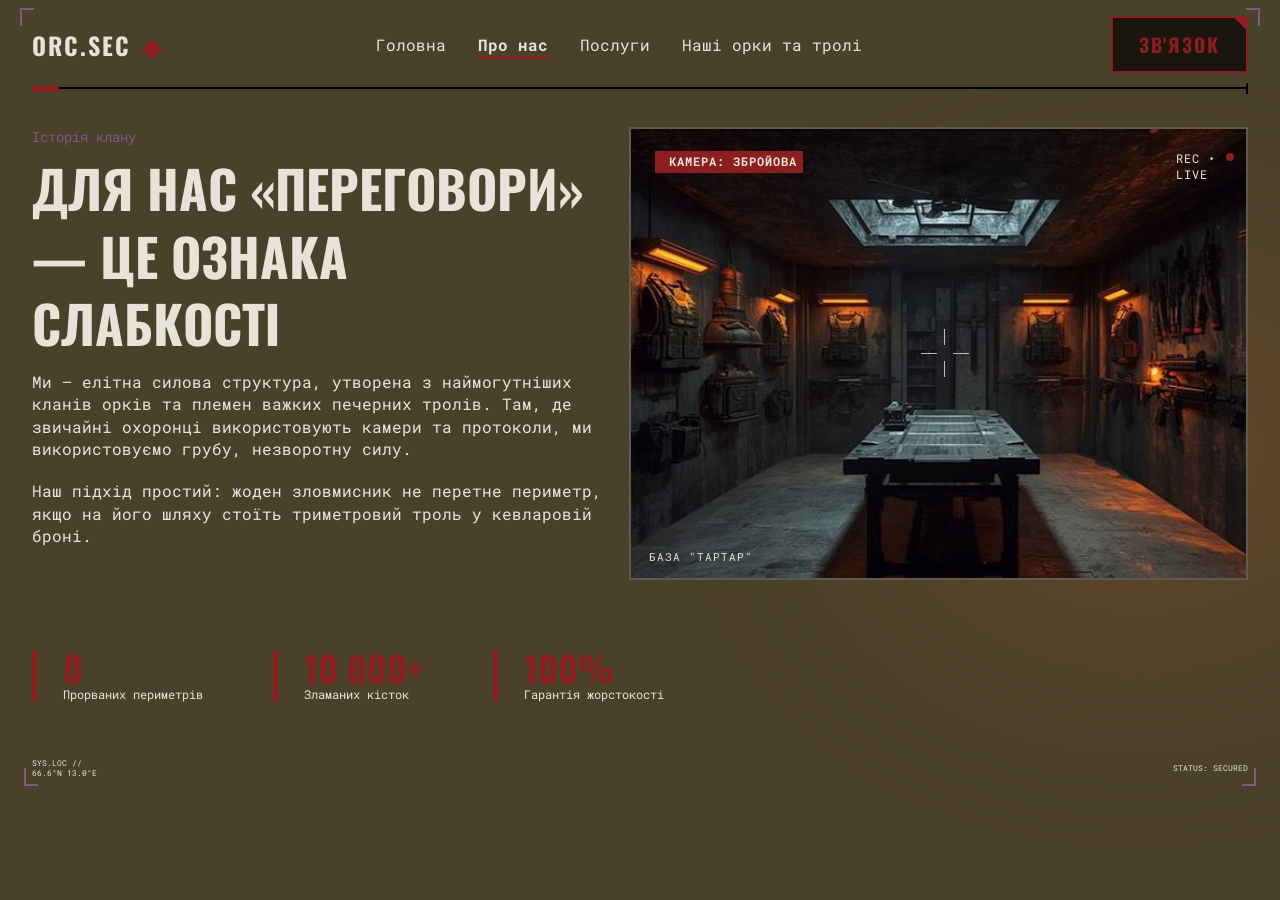
==== about_us.html @ 3a1de1b5 "refactor: refactor file structure, add shared folders and small bug fixes" ====
<!DOCTYPE html>
<html lang="uk">

<head>
    <meta charset="UTF-8">
    <meta name="viewport" content="width=device-width, initial-scale=1.0">
    <title>ORC.SEC - Про нас</title>
    
    <link rel="preconnect" href="https://fonts.googleapis.com">
    <link rel="preconnect" href="https://fonts.gstatic.com" crossorigin>
    <link rel="stylesheet" href="https://fonts.googleapis.com/css2?family=Oswald:wght@400;600;700;900&family=Roboto+Mono:wght@400;700&display=swap">

    <link rel="stylesheet" href="css/reset.css">
    <link rel="stylesheet" href="css/base.css">
    <link rel="stylesheet" href="css/shared/header.css">
    <link rel="stylesheet" href="css/about_us/main-about.css">
    <link rel="stylesheet" href="css/shared/footer.css">
</head>

<body class="page-about">
    <header>
        <p class="logo">ORC.SEC</p>

        <nav id="navigation">
            <input type="checkbox" id="burger-toggle">
            <label for="burger-toggle"><span></span></label>
            
            <ul>
                <li><a href="index.html">Головна</a></li>
                <li class="active"><a href="about_us.html">Про нас</a></li>
                <li><a href="services.html">Послуги</a></li>
                <li><a href="ourTrollsAndOrks.html">Наші орки та тролі</a></li>
                <li class="nav-bottom">
                    <button type="button" class="contacts-button">ЗВ'ЯЗОК</button>
                </li>
            </ul>
        </nav>

        <span class="header-red-start"></span>
        <span class="header-main-line"></span>
        <span class="header-line-end"></span>
    </header>

    <main>
        <p class="text-over-title">Історія клану</p>
        <h1>Для нас «переговори» — це ознака слабкості</h1>

        <div class="about-text">
            <p>
               Ми — елітна силова структура, утворена з наймогутніших 
               кланів орків та племен важких печерних тролів. Там, де 
               звичайні охоронці використовують камери та протоколи, 
               ми використовуємо грубу, незворотну силу.
            </p>

            <p>
               Наш підхід простий: жоден зловмисник не перетне 
               периметр, якщо на його шляху стоїть триметровий 
               троль у кевларовій броні.
            </p>
        </div>
    
        <figure class="cam">
            <img class="cam-img" src="images/img1.jpg" alt="Збройова на базі Тартар">
            <span class="cam-aim"></span>
            <span class="cam-tag">Камера: <br>Збройова</span>
            <span class="cam-rec">REC • <br>LIVE</span>
            <span class="cam-place">База "Тартар"</span>
        </figure>
        
        <ul class="stats">
            <li class="stat">
                <span class="stat-num">0</span>
                <span class="stat-label">Прорваних периметрів</span>
            </li>
            <li class="stat">
                <span class="stat-num">10 000+</span>
                <span class="stat-label">Зламаних кісток</span>
            </li>
            <li class="stat">
                <span class="stat-num">100%</span>
                <span class="stat-label">Гарантія жорстокості</span>
            </li>
        </ul>
    </main>

    <footer>
        <p class="left-footer">SYS.LOC // <br>66.6°N 13.0°E</p>
        <p class="right-footer">STATUS: SECURED</p>
    </footer>
</body>

</html>
---- css/base.css ----
:root {
  --color-bg: #4a412a;
  --card-bg: #322b1c;
  --red: #8b1e1e;
  --purple: #7a5c89;
  --white: #e8e3d9;
  --green: #5c8974;
  
  --font-headers: "Oswald", sans-serif;
  --font-main: "Roboto Mono", monospace;
}

body {
  font-family: var(--font-main);
  background-color: var(--color-bg);
  color: var(--white);
}

h1,
h2,
.h2 {
  font-family: var(--font-headers);
  color: var(--white);
  font-weight: bold;
}

p {
  font-family: var(--font-main);
}
---- css/shared/header.css ----
/* Загальні налаштування заголовка та лого */
header {
  display: flex;
  position: sticky;
  top: 0;
  z-index: 999;
  justify-content: space-between;
  align-items: center;
  background-color: var(--color-bg);
  padding: 16px 32px;
}

header p.logo {
  font-family: var(--font-headers);
  font-size: 24px;
  font-weight: bold;
  letter-spacing: 2px;
}

/* Куточки */

/* Куточок зліва */
header::before {
  content: "";
  position: absolute;
  left: 20px;
  top: 8px;
  width: 14px;
  height: 18px;
  border-left: 2px solid var(--purple);
  border-top: 2px solid var(--purple);
  pointer-events: none;
}

/* Куточок справа */
header::after {
  content: "";
  position: absolute;
  right: 20px;
  top: 8px;
  width: 14px;
  height: 18px;
  border-right: 2px solid var(--purple);
  border-top: 2px solid var(--purple);
  pointer-events: none;
}

/* Полоски хедера */

/* Основна лінія */
.header-main-line {
  display: block;
  position: absolute;
  left: 32px;
  right: 32px;
  bottom: 0;
  height: 2px;
  background-color: black;
  z-index: 10;
}

/* Жирна червона лінія на початку */
.header-red-start {
  display: block;
  position: absolute;
  left: 32px;
  bottom: -2.5px;
  height: 6px;
  width: 27px;
  background-color: var(--red);
  z-index: 12;
}

/* Вертикальна лінія в кінці */
.header-line-end {
  display: block;
  position: absolute;
  right: 32px;
  bottom: -5px;
  height: 11px;
  width: 2px;
  background-color: black;
  z-index: 12;
}

/* Куточок біля лого */
.logo::after {
  content: "";
  display: inline-block;
  width: 14px;
  height: 14px;
  background-color: var(--red);
  transform: rotate(45deg);
  margin-left: 14px;
}

nav {
  background-color: var(--color-bg);
}

nav label {
  display: none;
}

nav ul {
  display: flex;
  padding: 24px 20px;
  align-items: center;
  gap: 20px;
  position: fixed;
  top: 0;
  right: -100%;
  left: auto;
  width: 280px;
  height: 100vh;
  background-color: var(--color-bg);
  z-index: 5;
  flex-direction: column;
  transition: right 0.4s ease;
}

/* Прибрав лівий куточок в навігаційному меню */
/*nav ul::before {
  content: "";
  position: absolute;
  left: 16px;
  top: 8px;
  width: 14px;
  height: 18px;
  border-left: 2px solid var(--purple);
  border-top: 2px solid var(--purple);
}*/

/* Правий куточок в навігаційному меню */
nav ul::after {
  content: "";
  position: absolute;
  right: 16px;
  top: 8px;
  width: 14px;
  height: 18px;
  border-right: 2px solid var(--purple);
  border-top: 2px solid var(--purple);
}

nav ul li {
  position: relative;
}

nav ul li:first-child {
  margin-top: auto;
}

.active {
  font-weight: bold;
}

nav ul li.active::after {
  content: "";
  position: absolute;
  left: 0;
  bottom: -4px;
  width: 100%;
  height: 3px;
  background-color: var(--red);
}

#burger-toggle {
  display: none;
}

/* Налаштування кнопки зв'язок */
.contacts-button {
  position: relative;
  font-family: var(--font-headers), sans-serif;
  font-size: 1.2rem;
  font-weight: 700;
  letter-spacing: 2px;
  text-transform: uppercase;
  color: var(--red);
  padding: 14px 28px;
  display: inline-block;
  background: linear-gradient(
    225deg,
    var(--red) 0,
    var(--red) 11.3px,
    #1a160f 11.3px
  );
  box-shadow: inset 0 0 0 2px var(--red);
  transition: all 0.2s ease;
}

.contacts-button:hover {
  background: var(--red);
  color: var(--white);
}

/* Налаштування мобілки */
@media (max-width: 784px) {
  nav {
    display: flex;
    justify-content: flex-end;
    align-items: center;
    padding: 0;
    position: static;
    background: transparent;
  }

  nav label {
    display: block;
    position: relative;
    height: 25px;
    width: 30px;
    z-index: 10;
  }

  nav label::after,
  nav label::before,
  nav label span {
    position: absolute;
    width: 100%;
    height: 3px;
    background-color: var(--white);
    transition: 0.3s;
  }

  nav label::before {
    content: "";
    top: 0;
  }
  nav label::after {
    content: "";
    bottom: 0;
  }
  nav label span {
    top: 10px;
  }

  #burger-toggle:checked ~ label::after {
    transform: rotate(45deg);
    bottom: 10px;
  }

  #burger-toggle:checked ~ label::before {
    transform: rotate(45deg);
    top: 12px;
  }

  #burger-toggle:checked ~ label span {
    transform: rotate(-45deg);
    top: 12px;
  }

  nav ul {
    overflow: hidden;
  }

  .nav-bottom {
    position: relative;
    margin-top: auto;
    width: 100%;
    display: flex;
    justify-content: center;
  }

  /* Прибрав лівий нижній куточок в навігаційному меню */
  /*  .nav-bottom::before {
    content: "";
    position: absolute;
    left: 12px;
    bottom: -8px;
    width: 14px;
    height: 18px;
    border-left: 2px solid var(--purple);
    border-bottom: 2px solid var(--purple);
  }*/

  /* Правий нижній куточок в навігаційному меню */
  .nav-bottom::after {
    content: "";
    position: absolute;
    right: 12px;
    bottom: -16px;
    width: 14px;
    height: 18px;
    border-right: 2px solid var(--purple);
    border-bottom: 2px solid var(--purple);
  }

  #burger-toggle:checked ~ ul {
    right: 0;
  }
}

/* Десктопний вигляд меню для екранів більше 784px */
@media (min-width: 785px) {
  header {
    display: flex;
    align-items: center;
    justify-content: space-between;
  }

  nav {
    flex: 1;
    display: flex;
    background: transparent;
  }

  nav ul {
    position: static;
    width: 100%;
    height: auto;
    right: auto;
    flex-direction: row;
    padding: 0;
    gap: 32px;
    background-color: transparent;
    overflow: visible;
  }

  nav ul::after {
    display: none;
  }

  nav ul li:first-child {
    margin-top: 0;
    margin-left: auto;
  }

  .nav-bottom {
    margin-top: 0;
    margin-left: auto;
    width: auto;
  }

  .nav-bottom::after {
    display: none;
  }
}

@media (min-width: 1440px) {
  header {
    margin: 0 80px;
  }

  header::before {
    margin: 0 -40px;
  }

  header::after {
    margin: 0 -40px;
  }
}
---- css/about_us/main-about.css ----
/* Тепле світіння на фоні */
.page-about::before {
    content: "";
    position: fixed;
    top: 260px;
    right: -120px;
    width: 520px;
    height: 380px;
    border-radius: 50%;
    background-color: #6b4a28;
    filter: blur(110px);
    opacity: 0.7;
    z-index: -1;
    pointer-events: none;
}

main {
    padding: 0 32px 24px 32px;
    position: relative;
}

main .text-over-title {
    color: var(--purple);
    font-size: 14px;
    padding-top: 38px;
    margin: 0;
}

main h1 {
    font-size: 39px;
    line-height: 1.35;
    text-transform: uppercase;
    margin: 8px 0 12px 0;
}

.about-text {
    font-size: 16px;
    line-height: 1.3;
}

.about-text p {
    font-size: inherit;
    margin-bottom: 20px;
}

.cam {
    position: relative;
    margin: 24px 0 0 0;
    border: 2px solid rgba(232, 227, 217, 0.25);
    background-color: var(--card-bg);
}

.cam-img {
    display: block;
    width: 100%;
    aspect-ratio: 1.37;
    object-fit: cover;
}

.cam-tag,
.cam-rec,
.cam-place {
    position: absolute;
    font-size: 11px;
    letter-spacing: 1px;
    text-transform: uppercase;
}

.cam-tag {
    top: 10px;
    left: 10px;
    width: 176px;
    padding: 3px 0 3px 25px;
    background-color: var(--red);
    font-weight: bold;
    line-height: 1.3;
}

.cam-tag br {
    display: none;
}

.cam-rec {
    top: 10px;
    right: 30px;
    line-height: 1.3;
}

.cam-rec::after {
    content: "";
    position: absolute;
    top: 2px;
    right: -18px;
    width: 8px;
    height: 8px;
    border-radius: 50%;
    background-color: var(--red);
}

.cam-place {
    left: 10px;
    bottom: 10px;
}

.cam-aim {
    position: absolute;
    top: 50%;
    left: 51%;
    width: 48px;
    height: 48px;
    transform: translate(-50%, -50%);
    background: 
        linear-gradient(var(--white), var(--white)) left center / 16px 1px no-repeat,
        linear-gradient(var(--white), var(--white)) right center / 16px 1px no-repeat,
        linear-gradient(var(--white), var(--white)) center top / 1px 16px no-repeat,
        linear-gradient(var(--white), var(--white)) center bottom / 1px 16px no-repeat;
    opacity: 0.8;
    pointer-events: none;
}

.stats {
    display: flex;
    flex-direction: column;
    gap: 16px;
    margin-top: 24px;
}

.stat {
    display: flex;
    flex-direction: column;
    padding-left: 40px;
    border-left: 5px solid var(--red);
}

.stat-num {
    font-family: var(--font-headers);
    font-size: 36px;
    font-weight: 700;
    line-height: 1;
    color: var(--red);
}

.stat-label {
    font-size: 12px;
}

/*Пристрої ширші за 784 пікселі*/
@media (min-width: 785px) {
    
    /*Мейн стає сіткою*/
    main {
        display: grid;
        grid-template-columns: minmax(0, 1fr) minmax(0, 1.08fr);
        grid-template-rows: auto auto 1fr auto;
        grid-template-areas: 
            "label cam"
            "title cam"
            "text  cam"
            "stats stats";
        column-gap: 24px;
        align-items: start;
        padding-bottom: 40px;
    }
    
    main .text-over-title {
        grid-area: label;
    }

    main h1 {
        grid-area: title;
        font-size: clamp(38px, 5.1vw, 52px);
        line-height: 1.3;
        margin-bottom: 14px;
    }

    .about-text {
        grid-area: text;
        font-size: 16px;
        line-height: 1.4;
    }

    .cam {
        grid-area: cam;
        margin-top: 38px;
    }

    .stats {
        grid-area: stats;
        flex-direction: row;
        gap: 70px;
        margin-top: 70px;
    }

    .stat {
        padding-left: 26px;
    }

    .stat-num {
        font-size: 36px;
    }

    .cam-tag {
        top: 22px;
        left: 24px;
        width: 148px;
        padding-left: 14px;
        font-size: 12px;
    }

    .cam-rec { 
        top: 22px; 
        right: 30px; 
        font-size: 12px; 
    }

    .cam-place { 
        left: 18px; 
        bottom: 14px; 
        font-size: 11px; 
    }
}

/*Пристрої ширші за 1440 пікселі*/
@media (min-width: 1440px) {

    main {
        margin: 0 80px;
        grid-template-columns: 1fr 560px;
        grid-template-areas:
            "label cam"
            "title cam"
            "text  cam"
            "stats cam";
        grid-template-rows: auto auto auto 1fr;
        column-gap: 40px;
    }
    
    main h1 {
        font-size: 52px;
        line-height: 1.25;
        margin-bottom: 26px;
    }

    .about-text { 
        font-size: 16px; 
        line-height: 1.55; 
    }

    .about-text p {
        display: block;
        max-width: 540px;
        margin-bottom: 22px;
    }
    
    .about-text p:last-child { 
        margin-bottom: 0; 
    }

    .cam { 
        margin-top: 85px; 
    }       

    .stats { 
        gap: 44px; 
        margin-top: 70px; 
    }

    .stat-num { 
        font-size: 38px;
    }

    .stat-label { 
        font-size: 12px;
    }

    .cam-tag { 
        top: 24px; 
        left: 26px; 
        width: 176px; 
        padding: 6px 0 6px 16px; 
    }

    .cam-tag br { 
        display: inline; 
    }   

    .cam-rec { 
        top: 24px; 
        right: 32px; 
    }

    .cam-place { 
        left: 18px; 
        bottom: 15px; 
    }
}
---- css/shared/footer.css ----
@import url(../base.css);
@import url(../reset.css);

footer {
  display: flex;
  justify-content: space-between;
  align-items: center;
  padding: 16px 32px 16px 32px;
  position: relative;
}

/* Текст зліва */
.left-footer {
  font-family: var(--font-main);
  font-size: 8px;
  align-items: left;
}

/* Текст справа */
.right-footer {
  font-family: var(--font-main);
  font-size: 8px;
  align-items: right;
}

/* Лівий куточок */
footer::before {
  content: "";
  position: absolute;
  left: 24px;
  bottom: 8px;
  width: 14px;
  height: 18px;
  border-left: 2px solid var(--purple);
  border-bottom: 2px solid var(--purple);
}

/* Правий куточок */
footer::after {
  content: "";
  position: absolute;
  right: 24px;
  bottom: 8px;
  width: 14px;
  height: 18px;
  border-right: 2px solid var(--purple);
  border-bottom: 2px solid var(--purple);
}

@media (min-width: 1440px) {
  footer {
    margin: 0 80px;
  }

  footer::before {
    margin: 0 -40px;
  }

  footer::after {
    margin: 0 -40px;
  }
}
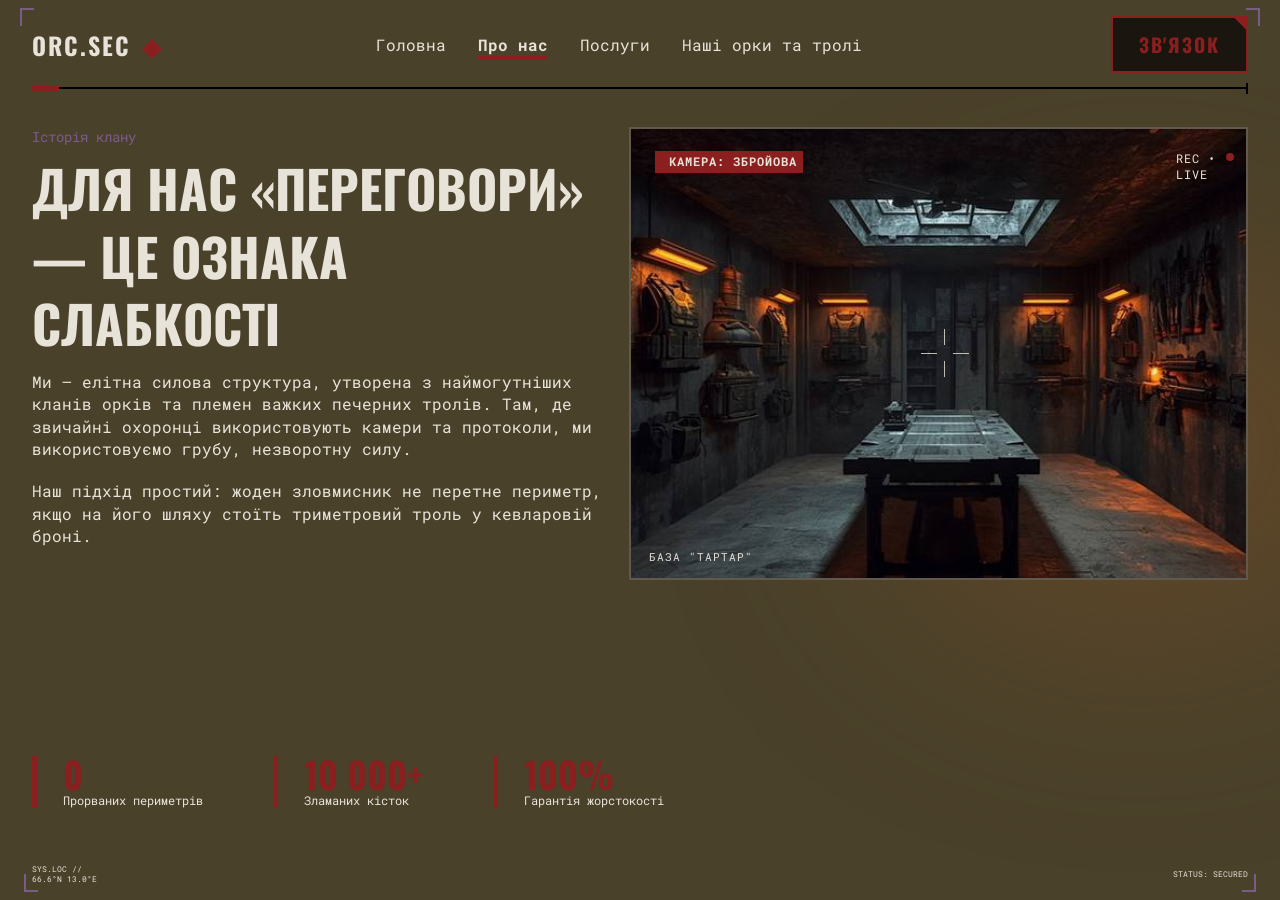
==== commit b29346da: "Small changes with second page" ====
--- a/about_us.html
+++ b/about_us.html
@@ -26,10 +26,10 @@
             <label for="burger-toggle"><span></span></label>
             
             <ul>
-                <li><a href="index.html">Головна</a></li>
-                <li class="active"><a href="about_us.html">Про нас</a></li>
-                <li><a href="services.html">Послуги</a></li>
-                <li><a href="ourTrollsAndOrks.html">Наші орки та тролі</a></li>
+                <li>Головна</li>
+                <li class="active">Про нас</li>
+                <li>Послуги</li>
+                <li>Наші орки та тролі</li>
                 <li class="nav-bottom">
                     <button type="button" class="contacts-button">ЗВ'ЯЗОК</button>
                 </li>
@@ -61,7 +61,7 @@
         </div>
     
         <figure class="cam">
-            <img class="cam-img" src="images/img1.jpg" alt="Збройова на базі Тартар">
+            <img class="cam-img" src="css/about_us/images/img1.jpg" alt="Збройова на базі Тартар">
             <span class="cam-aim"></span>
             <span class="cam-tag">Камера: <br>Збройова</span>
             <span class="cam-rec">REC • <br>LIVE</span>
--- a/css/about_us/main-about.css
+++ b/css/about_us/main-about.css
@@ -12,6 +12,16 @@
     opacity: 0.7;
     z-index: -1;
     pointer-events: none;
+}
+
+.page-about {
+    min-height: 100vh;
+    display: flex;
+    flex-direction: column;
+}
+
+.page-about main {
+    flex: 1;
 }
 
 main {
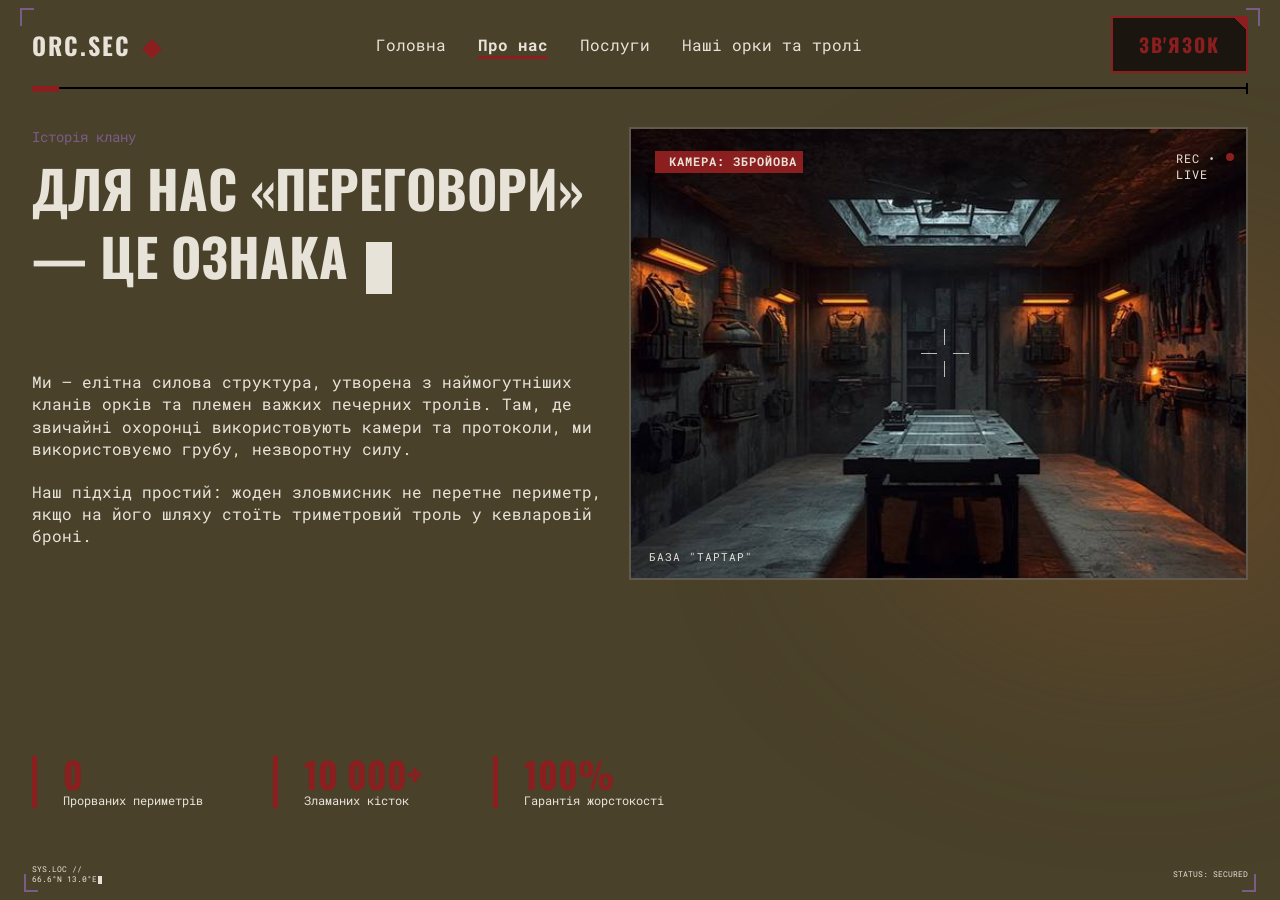
==== commit 2d48d7c2: "feat: add typewriter effect for every title" ====
--- a/about_us.html
+++ b/about_us.html
@@ -14,6 +14,8 @@
     <link rel="stylesheet" href="css/base.css">
     <link rel="stylesheet" href="css/shared/header.css">
     <link rel="stylesheet" href="css/about_us/main-about.css">
+    <link rel="stylesheet" href="css/shared/interactions.css">
+    <link rel="stylesheet" href="css/shared/typewriter.css" />
     <link rel="stylesheet" href="css/shared/footer.css">
 </head>
 
@@ -26,10 +28,10 @@
             <label for="burger-toggle"><span></span></label>
             
             <ul>
-                <li>Головна</li>
-                <li class="active">Про нас</li>
-                <li>Послуги</li>
-                <li>Наші орки та тролі</li>
+                <li><a href="index.html">Головна</a></li>
+                <li class="active"><a href="about_us.html">Про нас</a></li>
+                <li><a href="services.html">Послуги</a></li>
+                <li><a href="ourTrollsAndOrks.html">Наші орки та тролі</a></li>
                 <li class="nav-bottom">
                     <button type="button" class="contacts-button">ЗВ'ЯЗОК</button>
                 </li>
@@ -43,7 +45,7 @@
 
     <main>
         <p class="text-over-title">Історія клану</p>
-        <h1>Для нас «переговори» — це ознака слабкості</h1>
+        <h1 data-typewriter data-typewriter-speed="60">Для нас «переговори» — це ознака слабкості</h1>
 
         <div class="about-text">
             <p>
@@ -70,24 +72,93 @@
         
         <ul class="stats">
             <li class="stat">
-                <span class="stat-num">0</span>
+                    <span class="stat-num" data-count="0">0</span>
                 <span class="stat-label">Прорваних периметрів</span>
             </li>
             <li class="stat">
-                <span class="stat-num">10 000+</span>
+                <span class="stat-num" data-count="10000" data-suffix="+">10 000+</span>
                 <span class="stat-label">Зламаних кісток</span>
             </li>
             <li class="stat">
-                <span class="stat-num">100%</span>
+                <span class="stat-num" data-count="100" data-suffix="%">100%</span>
                 <span class="stat-label">Гарантія жорстокості</span>
             </li>
         </ul>
     </main>
 
     <footer>
-        <p class="left-footer">SYS.LOC // <br>66.6°N 13.0°E</p>
+        <p class="left-footer" data-typewriter data-typewriter-speed="40" data-typewriter-delay="300">SYS.LOC // <br>66.6°N 13.0°E</p>
         <p class="right-footer">STATUS: SECURED</p>
     </footer>
+    <dialog class="contact-modal" aria-labelledby="contact-modal-title" data-contact-modal>
+        <div class="contact-modal__header">
+            <h2 class="contact-modal__title" id="contact-modal-title">ЗВОРОТНИЙ ЗВ’ЯЗОК</h2>
+            <button type="button" class="contact-modal__close" aria-label="Закрити вікно" data-close-contact>&times;</button>
+        </div>
+        <form class="contact-form" data-contact-form>
+            <label class="contact-form__field">
+                <span>Ваше ім’я</span>
+                <input type="text" name="name" autocomplete="name" required>
+            </label>
+            <label class="contact-form__field">
+                <span>Електронна пошта</span>
+                <input type="email" name="email" autocomplete="email" required>
+            </label>
+            <label class="contact-form__field">
+                <span>Повідомлення</span>
+                <textarea name="message" rows="4" required></textarea>
+            </label>
+            <button type="submit" class="contact-form__submit">НАДІСЛАТИ</button>
+        </form>
+        <p class="contact-modal__success" data-contact-success role="status" aria-live="polite" hidden>
+            Дякуємо! Ваше повідомлення прийнято.
+        </p>
+    </dialog>
+    <dialog class="pact-modal" aria-labelledby="pact-modal-title" data-pact-modal>
+        <div class="pact-modal__header">
+            <h2 class="pact-modal__title" id="pact-modal-title">УКЛАСТИ ПАКТ</h2>
+            <button type="button" class="pact-modal__close" aria-label="Закрити вікно" data-close-pact>&times;</button>
+        </div>
+        <form class="pact-form" data-pact-form>
+            <label class="pact-form__field">
+                <span>Ваше ім’я</span>
+                <input type="text" name="name" autocomplete="name" required autofocus>
+            </label>
+            <label class="pact-form__field">
+                <span>Яку послугу обираєте?</span>
+                <select name="service" required>
+                    <option value="" disabled selected>Оберіть послугу</option>
+                    <option>ФІЗИЧНА ОХОРОНА</option>
+                    <option>СИЛОВІ ПЕРЕГОВОРИ</option>
+                    <option>СТЯГНЕННЯ АКТИВІВ</option>
+                    <option>КРАШ-ТЕСТ ОХОРОНИ</option>
+                    <option>ЗАЧИСТКА ТЕРИТОРІЙ</option>
+                    <option>АНТИРЕЙДЕРСЬКИЙ ПРОТОКОЛ</option>
+                    <option>ОХОРОНА ПЕРИМЕТРУ</option>
+                    <option>ПСИХОЛОГІЧНИЙ ТИСК</option>
+                    <option>ГАРНІЗОННА ОХОРОНА</option>
+                    <option>СУПРОВІД ВАНТАЖІВ</option>
+                    <option>ГЛУХЕ БЛОКУВАННЯ</option>
+                    <option>ОХОРОНА ЗАХОДІВ</option>
+                </select>
+            </label>
+            <label class="pact-form__field">
+                <span>Кількість орків</span>
+                <input type="number" name="orcs" min="0" step="1" required>
+            </label>
+            <label class="pact-form__field">
+                <span>Кількість тролів</span>
+                <input type="number" name="trolls" min="0" step="1" required>
+            </label>
+            <button type="submit" class="pact-form__submit">ПІДПИСАТИ ПАКТ</button>
+        </form>
+        <p class="pact-modal__success" role="status" aria-live="polite" hidden>
+            Пакт укладено! Наші орки вже готові стати на варту.
+        </p>
+    </dialog>
+    <script src="js/home/pact-modal.js" defer></script>
+    <script src="js/shared/site-interactions.js" defer></script>
+<script src="js/shared/typewriter.js" defer></script>
 </body>
 
 </html>
--- a/css/base.css
+++ b/css/base.css
@@ -14,6 +14,13 @@
   font-family: var(--font-main);
   background-color: var(--color-bg);
   color: var(--white);
+  min-height: 100vh;
+  display: flex;
+  flex-direction: column;
+}
+
+body main {
+  flex: 1;
 }
 
 h1,
--- a/css/shared/header.css
+++ b/css/shared/header.css
@@ -340,7 +340,7 @@
 
 @media (min-width: 1440px) {
   header {
-    margin: 0 80px;
+    margin: 0 40px;
   }
 
   header::before {
--- a/css/shared/interactions.css
+++ b/css/shared/interactions.css
@@ -0,0 +1,228 @@
+[hidden] {
+    display: none !important;
+}
+
+.reveal-item {
+    opacity: 0;
+    transform: translateY(16px);
+    transition: opacity 0.45s ease, transform 0.45s ease;
+}
+
+.reveal-item.is-visible {
+    opacity: 1;
+    transform: translateY(0);
+}
+
+.bar-fill {
+    transition: width 0.8s ease;
+}
+
+.pact-modal {
+    width: min(520px, calc(100% - 32px));
+    max-width: none;
+    max-height: calc(100% - 32px);
+    padding: 32px;
+    border: 1px solid var(--purple);
+    background: var(--card-bg);
+    color: var(--white);
+}
+
+.contact-modal {
+    width: min(520px, calc(100% - 32px));
+    max-width: none;
+    max-height: calc(100% - 32px);
+    padding: 32px;
+    border: 1px solid var(--green);
+    background: var(--card-bg);
+    color: var(--white);
+}
+
+.contact-modal::backdrop {
+    background: rgb(0 0 0 / 75%);
+    backdrop-filter: blur(3px);
+}
+
+.contact-modal__header {
+    display: flex;
+    align-items: flex-start;
+    justify-content: space-between;
+    gap: 16px;
+    margin-bottom: 24px;
+}
+
+.contact-modal__title {
+    margin: 0;
+    font-family: var(--font-headers);
+    font-size: 30px;
+    line-height: 1.2;
+}
+
+.contact-modal__close {
+    flex: 0 0 auto;
+    padding: 0;
+    border: 0;
+    background: transparent;
+    color: var(--white);
+    font-size: 30px;
+    line-height: 1;
+    cursor: pointer;
+}
+
+.contact-form {
+    display: grid;
+    gap: 18px;
+}
+
+.contact-form__field {
+    display: grid;
+    gap: 8px;
+    font-size: 13px;
+}
+
+.contact-form__field input,
+.contact-form__field textarea {
+    width: 100%;
+    min-height: 46px;
+    padding: 10px 12px;
+    border: 1px solid var(--green);
+    border-radius: 0;
+    background: var(--color-bg);
+    color: var(--white);
+    font: inherit;
+}
+
+.contact-form__field textarea {
+    min-height: 110px;
+    resize: vertical;
+}
+
+.contact-form__submit {
+    min-height: 50px;
+    margin-top: 6px;
+    padding: 12px 16px;
+    border: 0;
+    background: var(--green);
+    color: var(--white);
+    font-family: var(--font-main);
+    font-weight: 700;
+    cursor: pointer;
+}
+
+.contact-form__submit:disabled {
+    cursor: wait;
+    opacity: 0.75;
+}
+
+.contact-modal__success {
+    margin: 0;
+    font-size: 15px;
+    line-height: 1.7;
+}
+
+.pact-modal::backdrop {
+    background: rgb(0 0 0 / 75%);
+    backdrop-filter: blur(3px);
+}
+
+.pact-modal__header {
+    display: flex;
+    align-items: flex-start;
+    justify-content: space-between;
+    gap: 16px;
+    margin-bottom: 24px;
+}
+
+.pact-modal__title {
+    margin: 0;
+    font-family: var(--font-headers);
+    font-size: 30px;
+    line-height: 1.2;
+}
+
+.pact-modal__close {
+    flex: 0 0 auto;
+    padding: 0;
+    border: 0;
+    background: transparent;
+    color: var(--white);
+    font-size: 30px;
+    line-height: 1;
+    cursor: pointer;
+}
+
+.pact-form {
+    display: grid;
+    gap: 18px;
+}
+
+.pact-form__field {
+    display: grid;
+    gap: 8px;
+    font-size: 13px;
+}
+
+.pact-form__field input,
+.pact-form__field select {
+    width: 100%;
+    min-height: 46px;
+    padding: 10px 12px;
+    border: 1px solid var(--purple);
+    border-radius: 0;
+    background: var(--color-bg);
+    color: var(--white);
+    font: inherit;
+}
+
+.pact-form__submit {
+    min-height: 50px;
+    margin-top: 6px;
+    padding: 12px 16px;
+    border: 0;
+    background: var(--red);
+    color: var(--white);
+    font-family: var(--font-main);
+    font-weight: 700;
+    cursor: pointer;
+}
+
+.pact-form__submit:disabled {
+    cursor: wait;
+    opacity: 0.75;
+}
+
+.pact-modal__success {
+    margin: 0;
+    color: var(--white);
+    font-size: 15px;
+    line-height: 1.7;
+}
+
+.pact-modal button:focus-visible,
+.pact-modal input:focus-visible,
+.pact-modal select:focus-visible,
+.contact-modal button:focus-visible,
+.contact-modal input:focus-visible,
+.contact-modal textarea:focus-visible {
+    outline: 2px solid var(--white);
+    outline-offset: 3px;
+}
+
+.service-search input:focus-visible,
+.contacts-button:focus-visible,
+.show-more:focus-visible,
+.pricelist:focus-visible {
+    outline: 2px solid var(--white);
+    outline-offset: 3px;
+}
+
+@media (prefers-reduced-motion: reduce) {
+    .reveal-item,
+    .bar-fill {
+        transition: none;
+    }
+
+    .reveal-item {
+        opacity: 1;
+        transform: none;
+    }
+}
--- a/css/shared/typewriter.css
+++ b/css/shared/typewriter.css
@@ -0,0 +1,18 @@
+.typewriter__cursor {
+    display: inline-block;
+    width: 0.5em;
+    height: 1em;
+    margin-left: 0.1em;
+    background-color: currentColor;
+    vertical-align: text-bottom;
+    animation: typewriter-blink 1s steps(1) infinite;
+}
+
+.typewriter__cursor.is-typing {
+    animation: none;
+}
+
+@keyframes typewriter-blink {
+    0%, 50% { opacity: 1; }
+    50.01%, 100% { opacity: 0; }
+}
--- a/css/shared/footer.css
+++ b/css/shared/footer.css
@@ -1,6 +1,3 @@
-@import url(../base.css);
-@import url(../reset.css);
-
 footer {
   display: flex;
   justify-content: space-between;
@@ -49,7 +46,7 @@
 
 @media (min-width: 1440px) {
   footer {
-    margin: 0 80px;
+    margin: 0 40px;
   }
 
   footer::before {
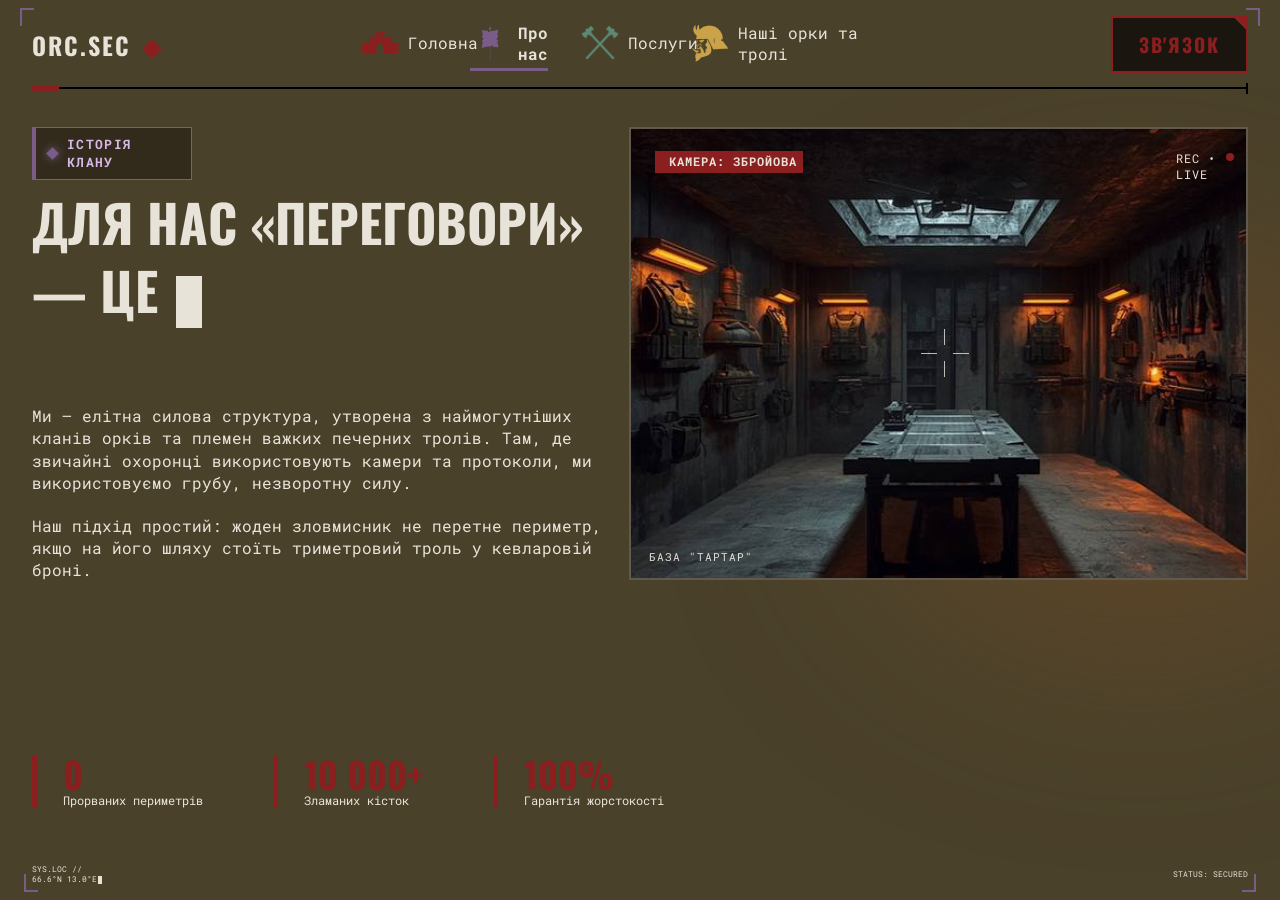
==== commit b563bc29: "A logo has been added to the menu items, fulfilling the client's requirement." ====
--- a/about_us.html
+++ b/about_us.html
@@ -19,7 +19,7 @@
     <link rel="stylesheet" href="css/shared/footer.css">
 </head>
 
-<body class="page-about">
+<body class="page-about" data-section="about">
     <header>
         <p class="logo">ORC.SEC</p>
 
@@ -28,10 +28,26 @@
             <label for="burger-toggle"><span></span></label>
             
             <ul>
-                <li><a href="index.html">Головна</a></li>
-                <li class="active"><a href="about_us.html">Про нас</a></li>
-                <li><a href="services.html">Послуги</a></li>
-                <li><a href="ourTrollsAndOrks.html">Наші орки та тролі</a></li>
+                <li class="section-home">
+                    <a href="index.html">
+                        Головна
+                    </a>
+                </li>
+                <li class="section-about active">
+                    <a href="about_us.html">
+                        Про нас
+                    </a>
+                </li>
+                <li class="section-services">
+                    <a href="services.html">
+                        Послуги
+                    </a>
+                </li>
+                <li class="section-personnel">
+                    <a href="ourTrollsAndOrks.html">
+                        Наші орки та тролі
+                    </a>
+                </li>
                 <li class="nav-bottom">
                     <button type="button" class="contacts-button">ЗВ'ЯЗОК</button>
                 </li>
--- a/css/base.css
+++ b/css/base.css
@@ -5,9 +5,34 @@
   --purple: #7a5c89;
   --white: #e8e3d9;
   --green: #5c8974;
+  --amber: #c9a24a;
   
   --font-headers: "Oswald", sans-serif;
   --font-main: "Roboto Mono", monospace;
+}
+
+body[data-section="home"],
+nav li.section-home {
+  --section-color: var(--red);
+  --section-label-color: #ff9999;
+}
+
+body[data-section="about"],
+nav li.section-about {
+  --section-color: var(--purple);
+  --section-label-color: #d9b8e8;
+}
+
+body[data-section="services"],
+nav li.section-services {
+  --section-color: var(--green);
+  --section-label-color: #9ce0bd;
+}
+
+body[data-section="personnel"],
+nav li.section-personnel {
+  --section-color: var(--amber);
+  --section-label-color: #f3d37e;
 }
 
 body {
@@ -34,3 +59,32 @@
 p {
   font-family: var(--font-main);
 }
+
+.text-over-title {
+  display: inline-flex;
+  align-items: center;
+  gap: 10px;
+  padding: 8px 12px;
+  border: 1px solid var(--section-color, var(--red));
+  border-left-width: 4px;
+  background-color: var(--card-bg);
+  color: var(--section-label-color, var(--white));
+  font-size: 13px;
+  font-weight: 700;
+  letter-spacing: 1.3px;
+  line-height: 1.35;
+  text-transform: uppercase;
+}
+
+.text-over-title::before {
+  content: "";
+  flex: 0 0 9px;
+  height: 9px;
+  background-color: var(--section-color, var(--red));
+  box-shadow: 0 0 8px var(--section-color, var(--red));
+  transform: rotate(45deg);
+}
+
+body[data-section]:not([data-section="home"]) main .text-over-title {
+  margin: 38px 0 0;
+}
--- a/css/shared/header.css
+++ b/css/shared/header.css
@@ -147,6 +147,46 @@
   position: relative;
 }
 
+nav ul li > a {
+  display: inline-flex;
+  align-items: center;
+  gap: 8px;
+}
+
+nav ul li[class^="section-"] > a::before {
+  content: "";
+  display: block;
+  flex: 0 0 40px;
+  height: 40px;
+  background-color: var(--section-color);
+  -webkit-mask-position: center;
+  -webkit-mask-repeat: no-repeat;
+  -webkit-mask-size: contain;
+  mask-position: center;
+  mask-repeat: no-repeat;
+  mask-size: contain;
+}
+
+.section-home > a::before {
+  -webkit-mask-image: url("images/nav-fortress.png");
+  mask-image: url("images/nav-fortress.png");
+}
+
+.section-about > a::before {
+  -webkit-mask-image: url("images/nav-flag.png");
+  mask-image: url("images/nav-flag.png");
+}
+
+.section-services > a::before {
+  -webkit-mask-image: url("images/nav-axes.png");
+  mask-image: url("images/nav-axes.png");
+}
+
+.section-personnel > a::before {
+  -webkit-mask-image: url("images/nav-helmet.png");
+  mask-image: url("images/nav-helmet.png");
+}
+
 nav ul li:first-child {
   margin-top: auto;
 }
@@ -162,7 +202,12 @@
   bottom: -4px;
   width: 100%;
   height: 3px;
-  background-color: var(--red);
+  background-color: var(--section-color, var(--red));
+}
+
+nav ul li > a:focus-visible {
+  outline: 2px solid var(--section-color, var(--white));
+  outline-offset: 4px;
 }
 
 #burger-toggle {
@@ -338,6 +383,36 @@
   }
 }
 
+@media (min-width: 785px) and (max-width: 1024px) {
+  header {
+    padding-right: 16px;
+    padding-left: 16px;
+  }
+
+  header p.logo {
+    font-size: 20px;
+  }
+
+  nav ul {
+    gap: 12px;
+  }
+
+  nav ul li > a {
+    gap: 5px;
+    font-size: 12px;
+  }
+
+  nav ul li[class^="section-"] > a::before {
+    flex-basis: 30px;
+    height: 30px;
+  }
+
+  .contacts-button {
+    padding: 10px 14px;
+    font-size: 0.9rem;
+  }
+}
+
 @media (min-width: 1440px) {
   header {
     margin: 0 40px;
--- a/css/about_us/main-about.css
+++ b/css/about_us/main-about.css
@@ -27,13 +27,6 @@
 main {
     padding: 0 32px 24px 32px;
     position: relative;
-}
-
-main .text-over-title {
-    color: var(--purple);
-    font-size: 14px;
-    padding-top: 38px;
-    margin: 0;
 }
 
 main h1 {
@@ -174,6 +167,7 @@
     
     main .text-over-title {
         grid-area: label;
+        justify-self: start;
     }
 
     main h1 {
--- a/css/shared/interactions.css
+++ b/css/shared/interactions.css
@@ -215,10 +215,47 @@
     outline-offset: 3px;
 }
 
+@keyframes hover-glitch {
+    0%,
+    100% {
+        position: relative;
+        left: 0;
+        text-shadow: none;
+    }
+
+    20% {
+        left: -2px;
+        text-shadow: 2px 0 #ff3344, -2px 0 #35d7ff;
+    }
+
+    40% {
+        left: 2px;
+        text-shadow: -2px 0 #ff3344, 2px 0 #35d7ff;
+    }
+
+    60% {
+        left: -1px;
+        text-shadow: 1px 0 #ff3344, -1px 0 #35d7ff;
+    }
+
+    80% {
+        left: 1px;
+        text-shadow: -1px 0 #ff3344, 1px 0 #35d7ff;
+    }
+}
+
+button:not(:disabled):hover,
+nav li > a:hover {
+    animation: hover-glitch 400ms steps(2, end);
+}
+
 @media (prefers-reduced-motion: reduce) {
     .reveal-item,
-    .bar-fill {
+    .bar-fill,
+    button:not(:disabled):hover,
+    nav li > a:hover {
         transition: none;
+        animation: none;
     }
 
     .reveal-item {
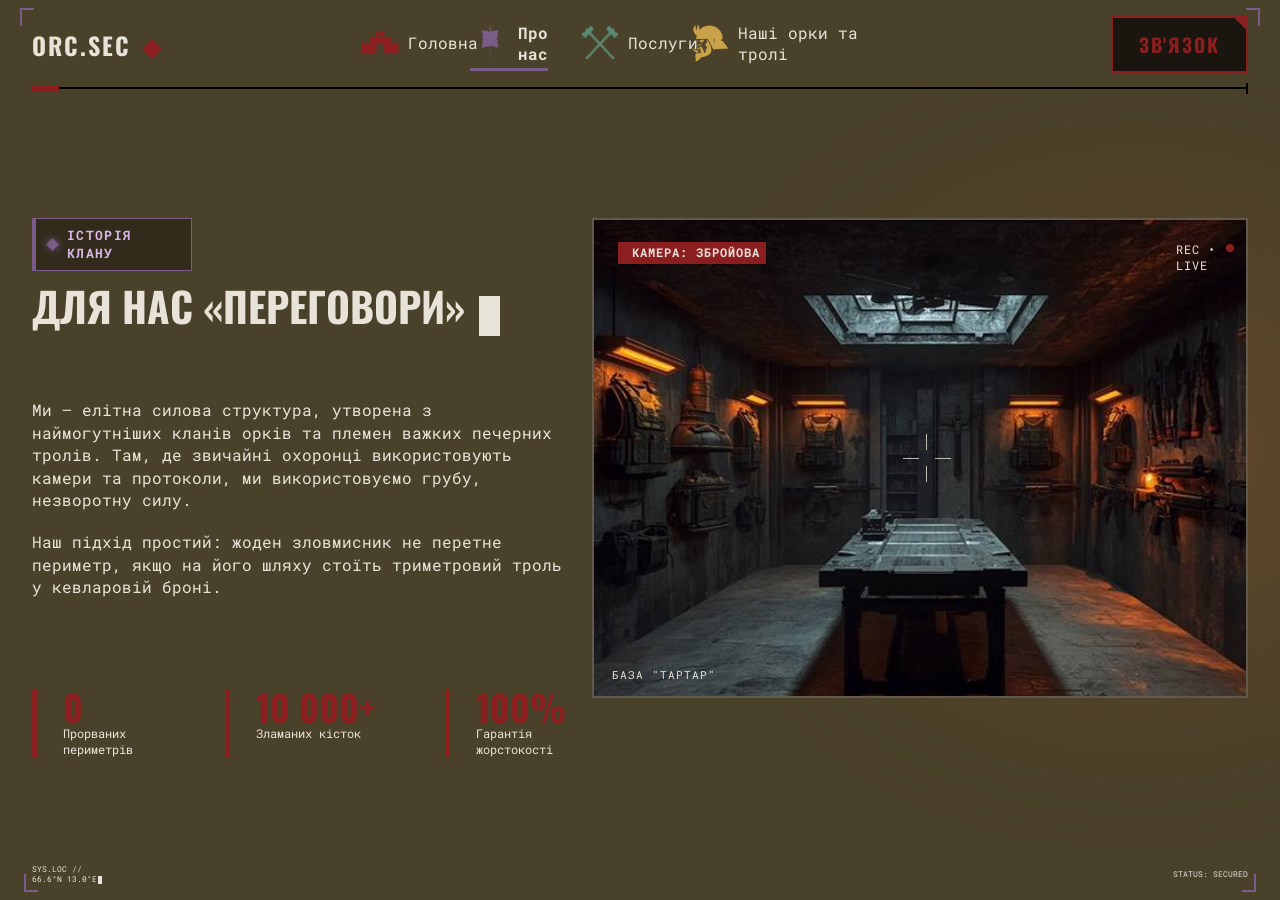
==== commit 4d450f35: "Addited home page & About us" ====
--- a/about_us.html
+++ b/about_us.html
@@ -60,22 +60,24 @@
     </header>
 
     <main>
-        <p class="text-over-title">Історія клану</p>
-        <h1 data-typewriter data-typewriter-speed="60">Для нас «переговори» — це ознака слабкості</h1>
+        <div class="about-intro">
+            <p class="text-over-title">Історія клану</p>
+            <h1 data-typewriter data-typewriter-speed="60">Для нас «переговори» —<br> це ознака слабкості</h1>
 
-        <div class="about-text">
-            <p>
-               Ми — елітна силова структура, утворена з наймогутніших 
-               кланів орків та племен важких печерних тролів. Там, де 
-               звичайні охоронці використовують камери та протоколи, 
-               ми використовуємо грубу, незворотну силу.
-            </p>
+            <div class="about-text">
+                <p>
+                   Ми — елітна силова структура, утворена з наймогутніших
+                   кланів орків та племен важких печерних тролів. Там, де
+                   звичайні охоронці використовують камери та протоколи,
+                   ми використовуємо грубу, незворотну силу.
+                </p>
 
-            <p>
-               Наш підхід простий: жоден зловмисник не перетне 
-               периметр, якщо на його шляху стоїть триметровий 
-               троль у кевларовій броні.
-            </p>
+                <p>
+                   Наш підхід простий: жоден зловмисник не перетне
+                   периметр, якщо на його шляху стоїть триметровий
+                   троль у кевларовій броні.
+                </p>
+            </div>
         </div>
     
         <figure class="cam">
--- a/css/about_us/main-about.css
+++ b/css/about_us/main-about.css
@@ -22,6 +22,14 @@
 
 .page-about main {
     flex: 1;
+    display: flex;
+    flex-direction: column;
+    justify-content: safe center;
+}
+
+.about-intro {
+    display: flex;
+    flex-direction: column;
 }
 
 main {
@@ -151,20 +159,30 @@
 @media (min-width: 785px) {
     
     /*Мейн стає сіткою*/
-    main {
+    .page-about main {
         display: grid;
         grid-template-columns: minmax(0, 1fr) minmax(0, 1.08fr);
-        grid-template-rows: auto auto 1fr auto;
-        grid-template-areas: 
-            "label cam"
-            "title cam"
-            "text  cam"
-            "stats stats";
+        grid-template-rows: auto auto;
+        grid-template-areas:
+            "intro cam"
+            "stats cam";
         column-gap: 24px;
         align-items: start;
-        padding-bottom: 40px;
-    }
-    
+        align-content: safe center;
+        padding-bottom: 0;
+    }
+
+    .about-intro {
+        grid-area: intro;
+        display: grid;
+        grid-template-rows: auto auto auto;
+        grid-template-areas:
+            "label"
+            "title"
+            "text";
+        align-content: start;
+    }
+
     main .text-over-title {
         grid-area: label;
         justify-self: start;
@@ -172,7 +190,7 @@
 
     main h1 {
         grid-area: title;
-        font-size: clamp(38px, 5.1vw, 52px);
+        font-size: clamp(28px, 3.2vw, 52px);
         line-height: 1.3;
         margin-bottom: 14px;
     }
@@ -185,6 +203,10 @@
 
     .cam {
         grid-area: cam;
+        align-self: start;
+        justify-self: center;
+        width: 100%;
+        max-width: 720px;
         margin-top: 38px;
     }
 
@@ -224,23 +246,31 @@
     }
 }
 
+@media (min-width: 1200px) and (max-width: 1439px) {
+    .page-about main {
+        grid-template-columns: minmax(0, 0.9fr) minmax(0, 1.1fr);
+    }
+}
+
 /*Пристрої ширші за 1440 пікселі*/
 @media (min-width: 1440px) {
 
-    main {
+    .page-about main {
         margin: 0 80px;
-        grid-template-columns: 1fr 560px;
+        grid-template-columns: 1fr 720px;
         grid-template-areas:
-            "label cam"
-            "title cam"
-            "text  cam"
+            "intro cam"
             "stats cam";
-        grid-template-rows: auto auto auto 1fr;
+        grid-template-rows: auto auto;
         column-gap: 40px;
+    }
+
+    body.page-about[data-section="about"] main .text-over-title {
+        margin-top: 0;
     }
     
     main h1 {
-        font-size: 52px;
+        font-size: clamp(36px, 2.5vw, 52px);
         line-height: 1.25;
         margin-bottom: 26px;
     }
@@ -260,8 +290,9 @@
         margin-bottom: 0; 
     }
 
-    .cam { 
-        margin-top: 85px; 
+    .cam {
+        align-self: start;
+        margin-top: 0;
     }       
 
     .stats { 
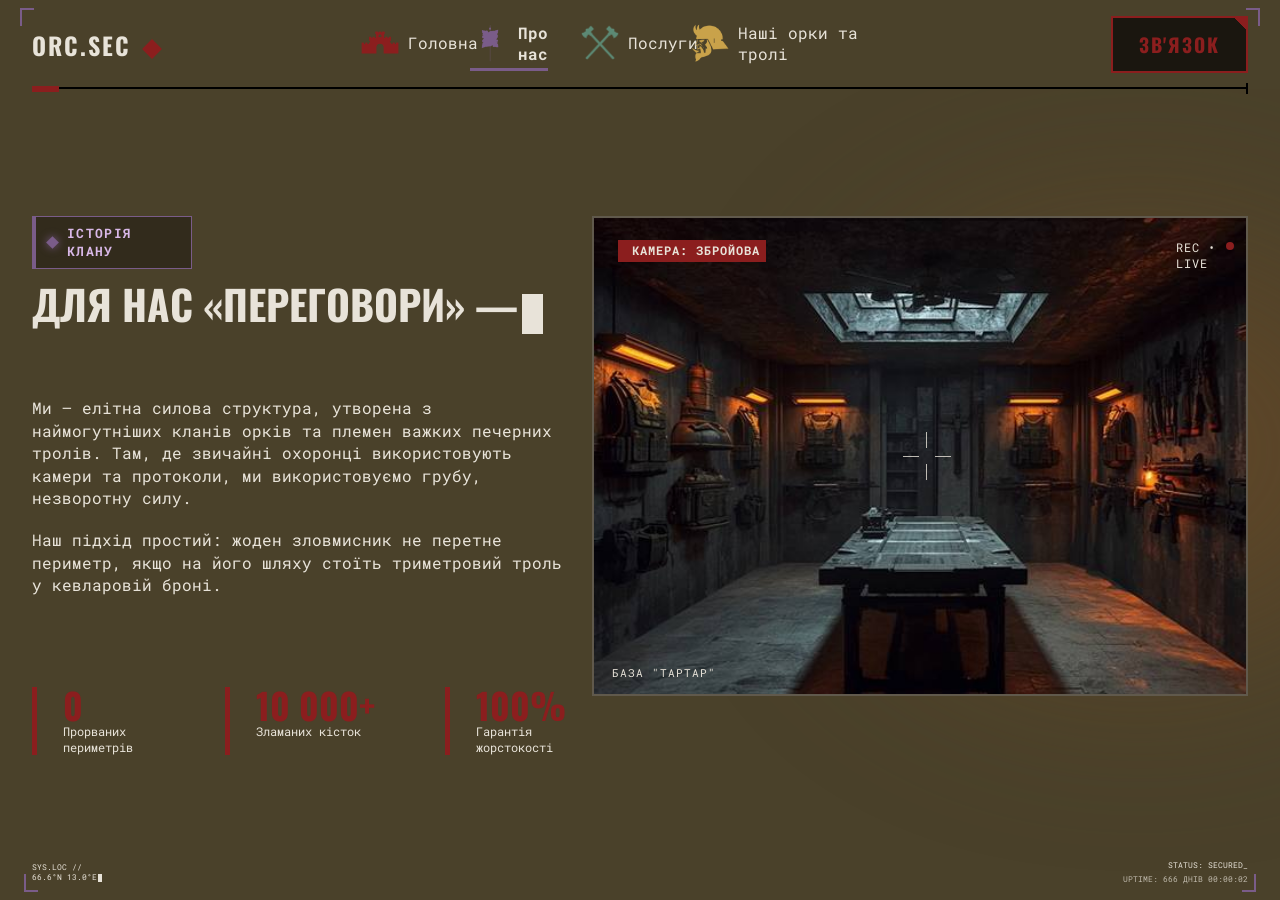
==== commit 6e7a2e25: "footer animation and moving camere on page (about us)" ====
--- a/about_us.html
+++ b/about_us.html
@@ -106,8 +106,9 @@
 
     <footer>
         <p class="left-footer" data-typewriter data-typewriter-speed="40" data-typewriter-delay="300">SYS.LOC // <br>66.6°N 13.0°E</p>
-        <p class="right-footer">STATUS: SECURED</p>
+        <p class="right-footer" data-live-status>STATUS: SECURED</p>
     </footer>
+    
     <dialog class="contact-modal" aria-labelledby="contact-modal-title" data-contact-modal>
         <div class="contact-modal__header">
             <h2 class="contact-modal__title" id="contact-modal-title">ЗВОРОТНИЙ ЗВ’ЯЗОК</h2>
@@ -176,7 +177,8 @@
     </dialog>
     <script src="js/home/pact-modal.js" defer></script>
     <script src="js/shared/site-interactions.js" defer></script>
-<script src="js/shared/typewriter.js" defer></script>
+    <script src="js/shared/typewriter.js" defer></script>
+    <script src="js/shared/live-status.js" defer></script>
 </body>
 
 </html>
--- a/css/shared/footer.css
+++ b/css/shared/footer.css
@@ -57,3 +57,46 @@
     margin: 0 -40px;
   }
 }
+
+.right-footer {
+  --alert-red: #ff5252;
+  text-align: right;
+}
+
+.live-status__line,
+.live-status__uptime {
+  display: block;
+}
+
+.live-status__uptime {
+  margin-top: 4px;
+  opacity: 0.75;
+  font-variant-numeric: tabular-nums;
+}
+
+.live-status__value::after {
+  content: "_";
+  animation: status-cursor 1s steps(1) infinite;
+}
+
+.right-footer.is-threat .live-status__line {
+  color: var(--alert-red);
+  font-weight: 700;
+  text-shadow: 0 0 6px rgb(255 82 82 / 60%);
+  animation: status-alarm 0.4s steps(1) 5;
+}
+
+@keyframes status-cursor {
+  50% { opacity: 0; }
+}
+
+@keyframes status-alarm {
+  50% { opacity: 0.4; }
+}
+
+@media (prefers-reduced-motion: reduce) {
+  .live-status__value::after,
+  .right-footer.is-threat .live-status__line {
+    animation: none;
+  }
+}
